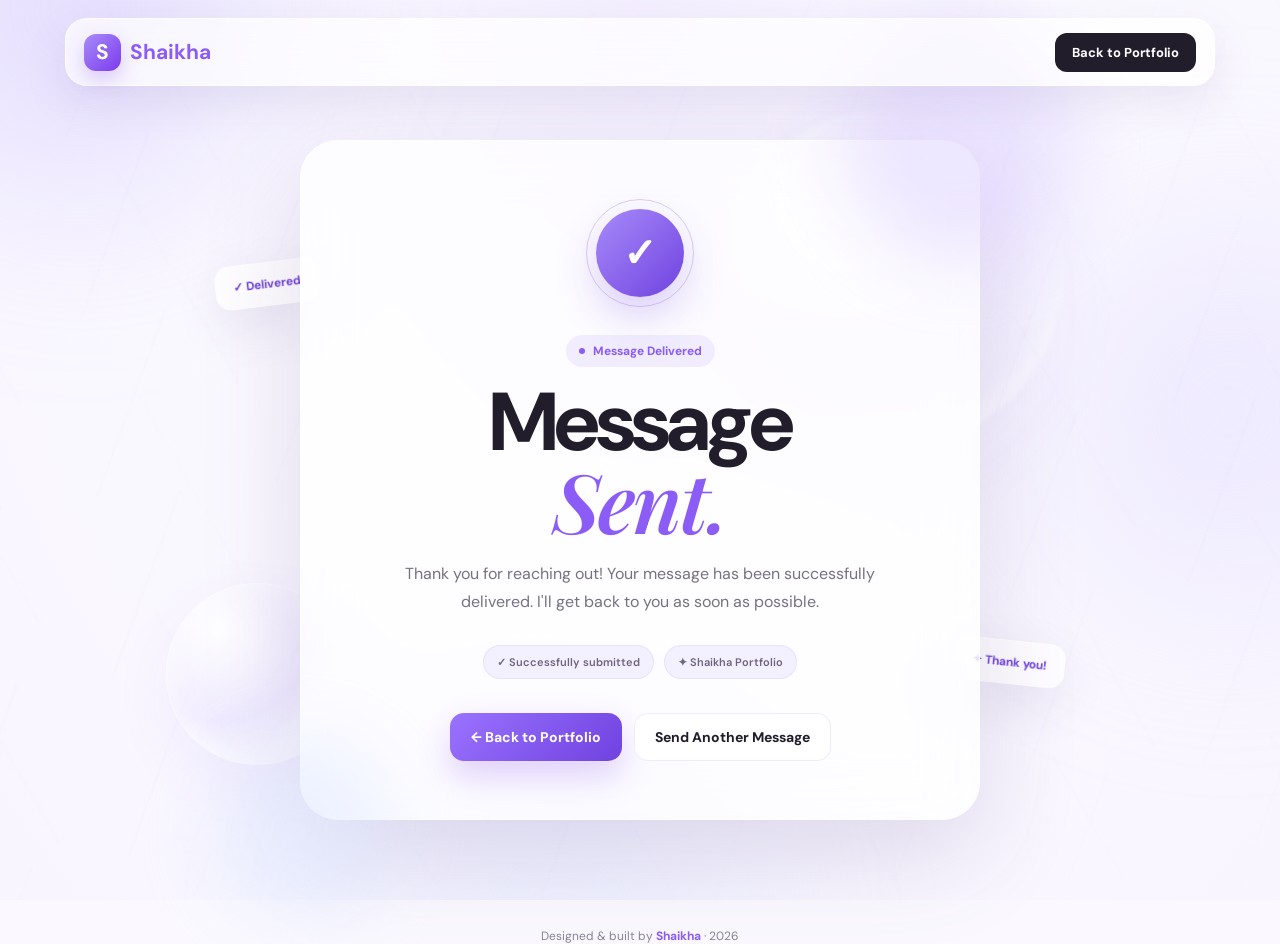
==== success.html @ 2fefc746 "Shaikha's Portfolio" ====
<!doctype html>
<html lang="en">
  <head>
    <meta charset="UTF-8" />
    <meta name="viewport" content="width=device-width, initial-scale=1.0" />

    <title>Message Sent | Shaikha</title>

    <link rel="preconnect" href="https://fonts.googleapis.com" />
    <link rel="preconnect" href="https://fonts.gstatic.com" crossorigin />

    <link
      href="https://fonts.googleapis.com/css2?family=DM+Sans:wght@400;500;600;700&family=Playfair+Display:ital,wght@0,600;0,700;1,600&display=swap"
      rel="stylesheet"
    />

    <style>
      /* =====================================================
         RESET
      ===================================================== */

      * {
        margin: 0;
        padding: 0;
        box-sizing: border-box;
      }

      html {
        scroll-behavior: smooth;
      }

      body {
        min-height: 100vh;

        font-family: "DM Sans", sans-serif;

        color: #211d2b;

        background: #fbf9ff;

        overflow-x: hidden;
      }

      a {
        text-decoration: none;
        color: inherit;
      }

      /* =====================================================
         VARIABLES
      ===================================================== */

      :root {
        --purple: #8b5cf6;
        --purple-dark: #7042df;
        --purple-light: #c4b5fd;

        --lavender: #f1edff;
        --lavender2: #e8ddff;

        --white: #ffffff;

        --text: #211d2b;
        --muted: #777182;

        --border: rgba(139, 92, 246, 0.13);
      }

      /* =====================================================
         PREMIUM BACKGROUND
      ===================================================== */

      .background {
        position: fixed;

        inset: 0;

        z-index: -10;

        overflow: hidden;

        background:
          radial-gradient(
            ellipse at 50% 0%,
            #f4efff 0%,
            #fbf9ff 45%,
            #f8f5ff 100%
          );
      }

      /* =====================================================
         GLOWS
      ===================================================== */

      .glow {
        position: absolute;

        border-radius: 50%;

        filter: blur(80px);

        pointer-events: none;
      }

      .glow1 {
        width: 520px;
        height: 520px;

        top: -250px;
        left: -180px;

        background: radial-gradient(
          circle,
          rgba(196, 181, 253, 0.52),
          rgba(196, 181, 253, 0.1) 60%,
          transparent 75%
        );

        animation: backgroundFloat1 12s ease-in-out infinite;
      }

      .glow2 {
        width: 500px;
        height: 500px;

        right: -200px;
        top: 18%;

        background: radial-gradient(
          circle,
          rgba(221, 214, 254, 0.55),
          rgba(221, 214, 254, 0.12) 60%,
          transparent 75%
        );

        animation: backgroundFloat2 15s ease-in-out infinite;
      }

      .glow3 {
        width: 480px;
        height: 480px;

        left: 25%;
        bottom: -260px;

        background: radial-gradient(
          circle,
          rgba(216, 227, 255, 0.48),
          rgba(216, 227, 255, 0.1) 60%,
          transparent 75%
        );

        animation: backgroundFloat3 17s ease-in-out infinite;
      }

      /* =====================================================
         LARGE GLASS BUBBLE
      ===================================================== */

      .background::before {
        content: "";

        position: absolute;

        width: 340px;
        height: 340px;

        right: 17%;
        top: 12%;

        border-radius: 50%;

        background: radial-gradient(
          circle at 35% 30%,
          rgba(255, 255, 255, 0.95),
          rgba(232, 221, 255, 0.32) 48%,
          rgba(196, 181, 253, 0.1) 70%,
          transparent 75%
        );

        filter: blur(2px);

        opacity: 0.8;

        box-shadow:
          inset 0 0 60px rgba(255, 255, 255, 0.8),
          0 30px 100px rgba(139, 92, 246, 0.06);

        animation: bubbleFloat 14s ease-in-out infinite;
      }

      /* =====================================================
         SMALL GLASS BUBBLE
      ===================================================== */

      .background::after {
        content: "";

        position: absolute;

        width: 180px;
        height: 180px;

        left: 13%;
        bottom: 15%;

        border-radius: 50%;

        background: radial-gradient(
          circle at 30% 25%,
          rgba(255, 255, 255, 0.9),
          rgba(216, 203, 255, 0.28) 50%,
          transparent 72%
        );

        border: 1px solid rgba(255, 255, 255, 0.65);

        box-shadow:
          inset 0 0 35px rgba(255, 255, 255, 0.8),
          0 20px 60px rgba(139, 92, 246, 0.07);

        filter: blur(0.5px);

        animation: bubbleFloat2 11s ease-in-out infinite;
      }

      /* =====================================================
         GRID
      ===================================================== */

      .grid-bg {
        position: absolute;

        inset: -10%;

        background-image:
          linear-gradient(
            115deg,
            transparent 0%,
            transparent 47%,
            rgba(139, 92, 246, 0.035) 48%,
            transparent 49%
          ),
          linear-gradient(
            65deg,
            transparent 0%,
            transparent 47%,
            rgba(139, 92, 246, 0.025) 48%,
            transparent 49%
          );

        background-size:
          180px 180px,
          220px 220px;

        opacity: 0.5;

        mask-image: linear-gradient(
          to bottom,
          transparent,
          black 20%,
          black 80%,
          transparent
        );

        transform: rotate(-5deg);
      }

      /* =====================================================
         ANIMATIONS
      ===================================================== */

      @keyframes backgroundFloat1 {
        0%,
        100% {
          transform: translate3d(0, 0, 0) scale(1);
        }

        50% {
          transform: translate3d(70px, 45px, 0) scale(1.08);
        }
      }

      @keyframes backgroundFloat2 {
        0%,
        100% {
          transform: translate3d(0, 0, 0) scale(1);
        }

        50% {
          transform: translate3d(-55px, 50px, 0) scale(1.1);
        }
      }

      @keyframes backgroundFloat3 {
        0%,
        100% {
          transform: translate3d(0, 0, 0) scale(1);
        }

        50% {
          transform: translate3d(35px, -45px, 0) scale(1.08);
        }
      }

      @keyframes bubbleFloat {
        0%,
        100% {
          transform: translate(0, 0);
        }

        50% {
          transform: translate(-35px, 30px);
        }
      }

      @keyframes bubbleFloat2 {
        0%,
        100% {
          transform: translate(0, 0);
        }

        50% {
          transform: translate(30px, -25px);
        }
      }

      @keyframes cardFloat {
        0%,
        100% {
          transform: translateY(0);
        }

        50% {
          transform: translateY(-7px);
        }
      }

      @keyframes checkPop {
        0% {
          transform: scale(0.5);
          opacity: 0;
        }

        70% {
          transform: scale(1.08);
        }

        100% {
          transform: scale(1);
          opacity: 1;
        }
      }

      @keyframes ringPulse {
        0% {
          transform: scale(0.9);
          opacity: 0.7;
        }

        100% {
          transform: scale(1.25);
          opacity: 0;
        }
      }

      /* =====================================================
         NAVBAR
      ===================================================== */

      header {
        position: fixed;

        top: 18px;
        left: 0;

        width: 100%;

        z-index: 999;
      }

      .navbar {
        width: min(1150px, 92%);

        height: 68px;

        margin: auto;

        padding: 0 18px;

        display: flex;

        align-items: center;

        justify-content: space-between;

        border: 1px solid rgba(255, 255, 255, 0.8);

        background: rgba(255, 255, 255, 0.68);

        backdrop-filter: blur(20px);

        border-radius: 22px;

        box-shadow:
          0 15px 45px rgba(80, 60, 130, 0.1);
      }

      .logo {
        display: flex;

        align-items: center;

        gap: 9px;

        font-size: 21px;

        font-weight: 700;
      }

      .logo-circle {
        width: 37px;
        height: 37px;

        display: grid;

        place-items: center;

        color: white;

        background:
          linear-gradient(
            135deg,
            #a78bfa,
            #7c3aed
          );

        border-radius: 12px;

        box-shadow:
          0 8px 20px rgba(124, 58, 237, 0.25);
      }

      .logo span {
        color: var(--purple);
      }

      .back-link {
        padding: 11px 17px;

        color: white;

        background: #211d2b;

        border-radius: 12px;

        font-size: 13px;

        font-weight: 700;

        transition: 0.3s;
      }

      .back-link:hover {
        background: var(--purple);

        transform: translateY(-2px);
      }

      /* =====================================================
         MAIN
      ===================================================== */

      .success-page {
        min-height: 100vh;

        display: flex;

        align-items: center;

        justify-content: center;

        padding: 130px 20px 70px;
      }

      .success-wrapper {
        width: min(850px, 100%);

        position: relative;

        display: flex;

        justify-content: center;

        align-items: center;
      }

      /* Decorative floating cards */

      .mini-card {
        position: absolute;

        padding: 13px 17px;

        border-radius: 15px;

        background: rgba(255, 255, 255, 0.72);

        border: 1px solid rgba(255, 255, 255, 0.9);

        backdrop-filter: blur(15px);

        box-shadow:
          0 18px 50px rgba(80, 55, 130, 0.1);

        font-size: 12px;

        font-weight: 700;

        color: #7042df;
      }

      .mini-one {
        left: 0;

        top: 18%;

        transform: rotate(-7deg);

        animation: cardFloat 5s ease-in-out infinite;
      }

      .mini-two {
        right: 0;

        bottom: 20%;

        transform: rotate(6deg);

        animation: cardFloat 6s ease-in-out infinite 0.7s;
      }

      /* =====================================================
         SUCCESS CARD
      ===================================================== */

      .success-card {
        width: min(680px, 100%);

        padding: 58px 55px;

        text-align: center;

        position: relative;

        background: rgba(255, 255, 255, 0.68);

        border: 1px solid rgba(255, 255, 255, 0.9);

        border-radius: 38px;

        backdrop-filter: blur(25px);

        box-shadow:
          0 35px 100px rgba(78, 55, 130, 0.16);

        animation: cardFloat 6s ease-in-out infinite;
      }

      .success-card::before {
        content: "";

        position: absolute;

        width: 240px;
        height: 240px;

        top: -120px;
        right: -100px;

        border-radius: 50%;

        background: #ddd1ff;

        filter: blur(35px);

        opacity: 0.5;

        pointer-events: none;
      }

      .success-card::after {
        content: "";

        position: absolute;

        width: 180px;
        height: 180px;

        bottom: -100px;
        left: -90px;

        border-radius: 50%;

        background: #d9e5ff;

        filter: blur(35px);

        opacity: 0.45;

        pointer-events: none;
      }

      .card-content {
        position: relative;

        z-index: 2;
      }

      /* =====================================================
         CHECK ICON
      ===================================================== */

      .check-wrapper {
        width: 108px;
        height: 108px;

        margin: 0 auto 28px;

        position: relative;

        display: grid;

        place-items: center;
      }

      .check-wrapper::before {
        content: "";

        position: absolute;

        inset: 0;

        border-radius: 50%;

        border: 1px solid rgba(139, 92, 246, 0.3);

        animation: ringPulse 2s ease-out infinite;
      }

      .check-circle {
        width: 88px;
        height: 88px;

        display: grid;

        place-items: center;

        border-radius: 50%;

        color: white;

        font-size: 40px;

        font-weight: 600;

        background:
          linear-gradient(
            135deg,
            #a78bfa,
            #7042df
          );

        box-shadow:
          0 18px 40px rgba(112, 66, 223, 0.25);

        animation: checkPop 0.7s ease forwards;
      }

      /* =====================================================
         TEXT
      ===================================================== */

      .eyebrow {
        display: inline-flex;

        align-items: center;

        gap: 8px;

        padding: 8px 13px;

        margin-bottom: 17px;

        border-radius: 50px;

        background: var(--lavender);

        color: var(--purple);

        font-size: 12px;

        font-weight: 700;
      }

      .eyebrow::before {
        content: "";

        width: 6px;
        height: 6px;

        border-radius: 50%;

        background: var(--purple);
      }

      .success-card h1 {
        font-size: clamp(52px, 8vw, 82px);

        line-height: 0.95;

        letter-spacing: -4px;

        margin-bottom: 20px;

        color: #211d2b;
      }

      .success-card h1 span {
        display: block;

        color: var(--purple);

        font-family: "Playfair Display", serif;

        font-style: italic;

        font-weight: 600;

        letter-spacing: -2px;
      }

      .success-message {
        max-width: 500px;

        margin: 0 auto;

        color: var(--muted);

        font-size: 16px;

        line-height: 1.8;
      }

      /* =====================================================
         INFO
      ===================================================== */

      .success-info {
        display: flex;

        justify-content: center;

        flex-wrap: wrap;

        gap: 10px;

        margin-top: 28px;
      }

      .info-pill {
        padding: 9px 13px;

        border-radius: 50px;

        background: rgba(241, 237, 255, 0.8);

        border: 1px solid rgba(139, 92, 246, 0.1);

        color: #6f6480;

        font-size: 11px;

        font-weight: 600;
      }

      /* =====================================================
         BUTTONS
      ===================================================== */

      .success-buttons {
        display: flex;

        justify-content: center;

        gap: 12px;

        flex-wrap: wrap;

        margin-top: 34px;
      }

      .primary-btn {
        display: inline-flex;

        align-items: center;

        justify-content: center;

        gap: 9px;

        padding: 14px 21px;

        color: white;

        background:
          linear-gradient(
            135deg,
            #9a72ff,
            #7042df
          );

        border-radius: 14px;

        font-size: 14px;

        font-weight: 700;

        box-shadow:
          0 15px 35px rgba(124, 58, 237, 0.23);

        transition: 0.3s;
      }

      .primary-btn:hover {
        transform: translateY(-4px);

        box-shadow:
          0 20px 45px rgba(124, 58, 237, 0.3);
      }

      .secondary-btn {
        display: inline-flex;

        align-items: center;

        justify-content: center;

        padding: 14px 20px;

        background: white;

        border: 1px solid var(--border);

        border-radius: 14px;

        font-size: 14px;

        font-weight: 700;

        transition: 0.3s;
      }

      .secondary-btn:hover {
        transform: translateY(-4px);

        border-color: #c8b7f7;

        box-shadow:
          0 15px 35px rgba(80, 55, 130, 0.08);
      }

      /* =====================================================
         FOOTER
      ===================================================== */

      .footer {
        text-align: center;

        color: #8a8394;

        font-size: 12px;

        padding-top: 28px;
      }

      .footer strong {
        color: var(--purple);
      }

      /* =====================================================
         RESPONSIVE
      ===================================================== */

      @media (max-width: 700px) {

        header {
          top: 12px;
        }

        .navbar {
          height: 62px;

          border-radius: 18px;
        }

        .back-link {
          padding: 10px 13px;

          font-size: 12px;
        }

        .success-page {
          padding-top: 105px;

          padding-left: 15px;
          padding-right: 15px;
        }

        .success-card {
          padding: 45px 25px;

          border-radius: 30px;
        }

        .success-card h1 {
          font-size: 53px;

          letter-spacing: -3px;
        }

        .success-message {
          font-size: 14px;

          line-height: 1.7;
        }

        .mini-card {
          display: none;
        }

        .check-wrapper {
          width: 94px;
          height: 94px;
        }

        .check-circle {
          width: 78px;
          height: 78px;

          font-size: 34px;
        }

        .success-buttons {
          flex-direction: column;
        }

        .primary-btn,
        .secondary-btn {
          width: 100%;
        }
      }

      @media (max-width: 420px) {

        .logo {
          font-size: 18px;
        }

        .logo-circle {
          width: 34px;
          height: 34px;
        }

        .success-card {
          padding: 38px 20px;
        }

        .success-card h1 {
          font-size: 46px;
        }

        .success-message {
          font-size: 13px;
        }
      }
    </style>
  </head>

  <body>

    <!-- =====================================================
         BACKGROUND
    ===================================================== -->

    <div class="background">

      <div class="glow glow1"></div>

      <div class="glow glow2"></div>

      <div class="glow glow3"></div>

      <div class="grid-bg"></div>

    </div>


    <!-- =====================================================
         NAVBAR
    ===================================================== -->

    <header>

      <nav class="navbar">

        <a href="index.html" class="logo">

          <div class="logo-circle">
            S
          </div>

          <span>
            Shaikha
          </span>

        </a>

        <a href="index.html" class="back-link">
          Back to Portfolio
        </a>

      </nav>

    </header>


    <!-- =====================================================
         SUCCESS PAGE
    ===================================================== -->

    <main class="success-page">

      <div class="success-wrapper">

        <!-- FLOATING DECORATION -->

        <div class="mini-card mini-one">
          ✓ Delivered
        </div>

        <div class="mini-card mini-two">
          ✦ Thank you!
        </div>


        <!-- SUCCESS CARD -->

        <div class="success-card">

          <div class="card-content">

            <!-- CHECK -->

            <div class="check-wrapper">

              <div class="check-circle">
                ✓
              </div>

            </div>


            <!-- LABEL -->

            <div class="eyebrow">
              Message Delivered
            </div>


            <!-- TITLE -->

            <h1>
              Message
              <span>Sent.</span>
            </h1>


            <!-- MESSAGE -->

            <p class="success-message">
              Thank you for reaching out! Your message has been
              successfully delivered. I'll get back to you as soon
              as possible.
            </p>


            <!-- INFO -->

            <div class="success-info">

              <div class="info-pill">
                ✓ Successfully submitted
              </div>

              <div class="info-pill">
                ✦ Shaikha Portfolio
              </div>

            </div>


            <!-- BUTTONS -->

            <div class="success-buttons">

              <a
                href="index.html"
                class="primary-btn"
              >
                ← Back to Portfolio
              </a>

              <a
                href="index.html#contact"
                class="secondary-btn"
              >
                Send Another Message
              </a>

            </div>

          </div>

        </div>

      </div>

    </main>


    <!-- =====================================================
         FOOTER
    ===================================================== -->

    <div class="footer">

      Designed & built by
      <strong>Shaikha</strong>
      · 2026

    </div>

  </body>
</html>
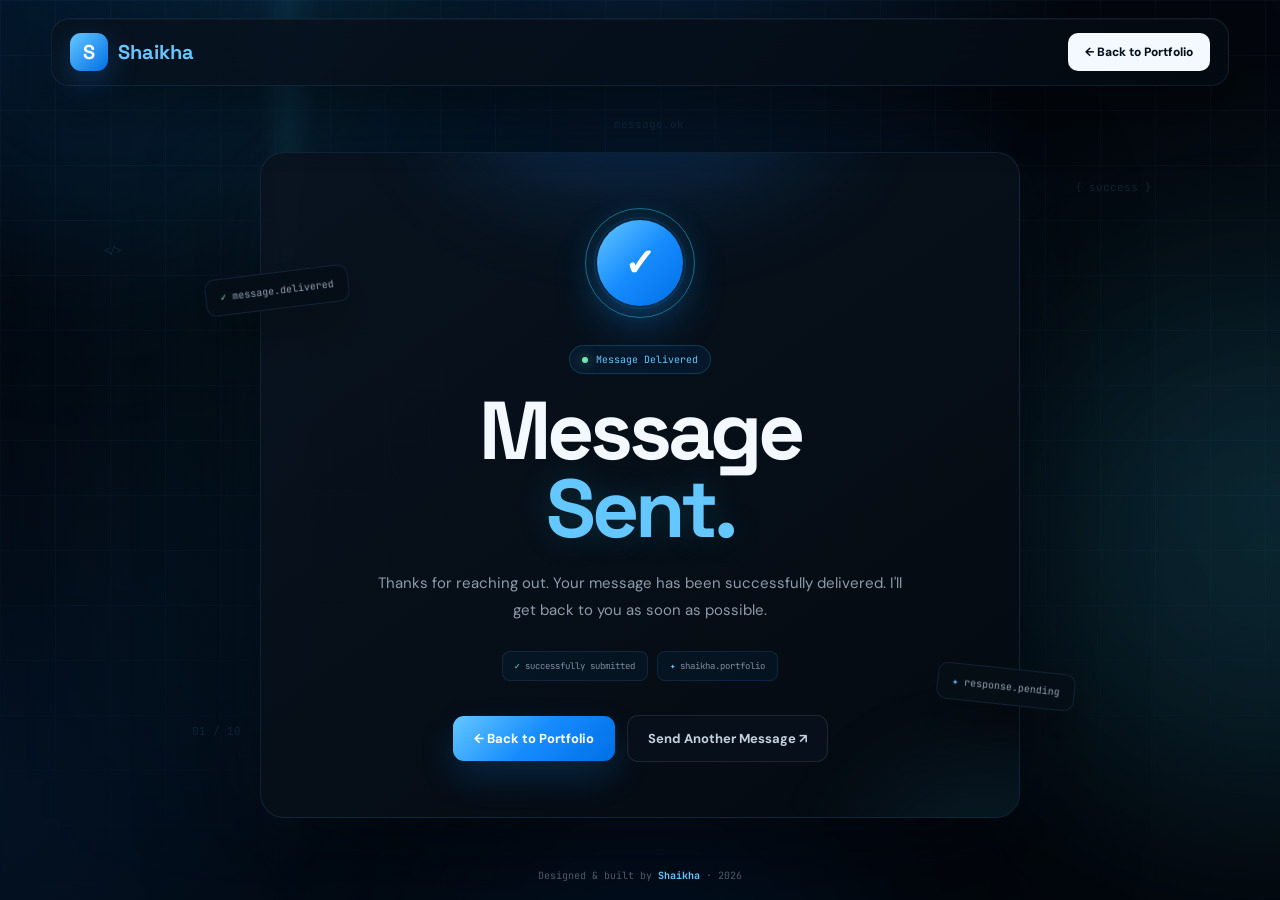
==== commit 007fcfc8: "Initial portfolio upload" ====
--- a/success.html
+++ b/success.html
@@ -1,1155 +1,1363 @@
 <!doctype html>
 <html lang="en">
-  <head>
-    <meta charset="UTF-8" />
-    <meta name="viewport" content="width=device-width, initial-scale=1.0" />
-
-    <title>Message Sent | Shaikha</title>
-
-    <link rel="preconnect" href="https://fonts.googleapis.com" />
-    <link rel="preconnect" href="https://fonts.gstatic.com" crossorigin />
-
-    <link
-      href="https://fonts.googleapis.com/css2?family=DM+Sans:wght@400;500;600;700&family=Playfair+Display:ital,wght@0,600;0,700;1,600&display=swap"
-      rel="stylesheet"
-    />
-
-    <style>
-      /* =====================================================
-         RESET
-      ===================================================== */
-
-      * {
-        margin: 0;
-        padding: 0;
-        box-sizing: border-box;
-      }
-
-      html {
-        scroll-behavior: smooth;
-      }
+<head>
+  <meta charset="UTF-8" />
+  <meta name="viewport" content="width=device-width, initial-scale=1.0" />
+
+  <title>Message Sent | Shaikha</title>
+
+  <link rel="preconnect" href="https://fonts.googleapis.com" />
+  <link rel="preconnect" href="https://fonts.gstatic.com" crossorigin />
+
+  <link
+    href="https://fonts.googleapis.com/css2?family=DM+Sans:wght@400;500;600;700&family=JetBrains+Mono:wght@400;500;600;700&family=Space+Grotesk:wght@400;500;600;700&display=swap"
+    rel="stylesheet"
+  />
+
+  <style>
+    * {
+      margin: 0;
+      padding: 0;
+      box-sizing: border-box;
+    }
+
+    :root {
+      --bg: #03070d;
+      --bg2: #07111d;
+      --card: #08121e;
+
+      --blue: #168cff;
+      --blue2: #006fe6;
+      --blue3: #65c7ff;
+      --cyan: #32d8ff;
+
+      --white: #f3f9ff;
+      --muted: #8d9bab;
+      --muted2: #566474;
+
+      --border: rgba(44, 166, 255, 0.18);
+
+      --green: #72e6ae;
+
+      --shadow:
+        0 30px 100px rgba(0, 0, 0, 0.65);
+    }
+
+    html {
+      scroll-behavior: smooth;
+    }
+
+    body {
+      min-height: 100vh;
+      font-family: "DM Sans", sans-serif;
+      color: var(--white);
+      background: var(--bg);
+      overflow: hidden;
+    }
+
+    a {
+      text-decoration: none;
+      color: inherit;
+    }
+
+    /* =========================================
+       BACKGROUND
+    ========================================= */
+
+    .background {
+      position: fixed;
+      inset: 0;
+      z-index: -10;
+      overflow: hidden;
+
+      background:
+        radial-gradient(
+          circle at 50% -10%,
+          rgba(22, 140, 255, 0.18),
+          transparent 38%
+        ),
+        radial-gradient(
+          circle at 100% 55%,
+          rgba(50, 216, 255, 0.08),
+          transparent 32%
+        ),
+        radial-gradient(
+          circle at 0% 90%,
+          rgba(0, 111, 230, 0.1),
+          transparent 35%
+        ),
+        #03070d;
+    }
+
+    /* futuristic grid */
+
+    .background-grid {
+      position: absolute;
+      inset: 0;
+
+      background-image:
+        linear-gradient(
+          rgba(77, 163, 255, 0.045) 1px,
+          transparent 1px
+        ),
+        linear-gradient(
+          90deg,
+          rgba(77, 163, 255, 0.045) 1px,
+          transparent 1px
+        );
+
+      background-size: 55px 55px;
+
+      mask-image: linear-gradient(
+        to bottom,
+        black,
+        rgba(0, 0, 0, 0.65) 65%,
+        transparent
+      );
+    }
+
+    .background-grid::after {
+      content: "";
+      position: absolute;
+      inset: 0;
+
+      background:
+        linear-gradient(
+          90deg,
+          transparent 0%,
+          rgba(50, 216, 255, 0.06) 45%,
+          rgba(50, 216, 255, 0.13) 50%,
+          rgba(50, 216, 255, 0.06) 55%,
+          transparent 100%
+        );
+
+      width: 45%;
+      animation: scan 8s linear infinite;
+    }
+
+    @keyframes scan {
+      0% {
+        transform: translateX(-130%);
+      }
+
+      100% {
+        transform: translateX(300%);
+      }
+    }
+
+    /* center futuristic circle */
+
+    .holo-ring {
+      position: absolute;
+
+      width: 480px;
+      height: 480px;
+
+      left: 50%;
+      top: 45%;
+
+      transform:
+        translate(-50%, -50%)
+        perspective(700px)
+        rotateX(62deg);
+
+      border-radius: 50%;
+
+      border: 1px solid rgba(50, 216, 255, 0.08);
+
+      box-shadow:
+        0 0 70px rgba(22, 140, 255, 0.06),
+        inset 0 0 70px rgba(22, 140, 255, 0.04);
+
+      animation: ringFloat 9s ease-in-out infinite;
+    }
+
+    .holo-ring::before {
+      content: "";
+
+      position: absolute;
+      inset: 35px;
+
+      border-radius: 50%;
+
+      border: 1px solid rgba(22, 140, 255, 0.09);
+    }
+
+    .holo-ring::after {
+      content: "";
+
+      position: absolute;
+      inset: 90px;
+
+      border-radius: 50%;
+
+      border: 1px dashed rgba(50, 216, 255, 0.08);
+
+      animation: ringRotate 15s linear infinite;
+    }
+
+    @keyframes ringFloat {
+      50% {
+        transform:
+          translate(-50%, -52%)
+          perspective(700px)
+          rotateX(62deg)
+        scale(1.04);
+      }
+    }
+
+    @keyframes ringRotate {
+      to {
+        transform: rotate(360deg);
+      }
+    }
+
+    /* glow orbs */
+
+    .glow {
+      position: absolute;
+      border-radius: 50%;
+      filter: blur(100px);
+      pointer-events: none;
+    }
+
+    .glow-one {
+      width: 520px;
+      height: 520px;
+
+      background: rgba(22, 140, 255, 0.13);
+
+      top: -280px;
+      left: -180px;
+
+      animation: glowFloat 12s ease-in-out infinite;
+    }
+
+    .glow-two {
+      width: 470px;
+      height: 470px;
+
+      background: rgba(50, 216, 255, 0.08);
+
+      right: -220px;
+      top: 35%;
+
+      animation: glowFloat2 15s ease-in-out infinite;
+    }
+
+    .glow-three {
+      width: 400px;
+      height: 400px;
+
+      background: rgba(0, 111, 230, 0.1);
+
+      left: 35%;
+      bottom: -260px;
+    }
+
+    @keyframes glowFloat {
+      50% {
+        transform:
+          translate(80px, 60px)
+          scale(1.1);
+      }
+    }
+
+    @keyframes glowFloat2 {
+      50% {
+        transform:
+          translate(-60px, 50px)
+          scale(1.08);
+      }
+    }
+
+    /* =========================================
+       FLOATING CODE
+    ========================================= */
+
+    .code-particle {
+      position: absolute;
+
+      color: rgba(101, 199, 255, 0.13);
+
+      font-family: "JetBrains Mono", monospace;
+      font-size: 11px;
+
+      pointer-events: none;
+
+      animation:
+        particleFloat
+        9s
+        ease-in-out
+        infinite;
+    }
+
+    .p1 {
+      left: 8%;
+      top: 27%;
+    }
+
+    .p2 {
+      right: 10%;
+      top: 20%;
+      animation-delay: 2s;
+    }
+
+    .p3 {
+      left: 15%;
+      bottom: 18%;
+      animation-delay: 4s;
+    }
+
+    .p4 {
+      right: 17%;
+      bottom: 22%;
+      animation-delay: 1s;
+    }
+
+    .p5 {
+      left: 48%;
+      top: 13%;
+      animation-delay: 3s;
+    }
+
+    @keyframes particleFloat {
+      50% {
+        transform: translateY(-18px);
+        opacity: 0.8;
+      }
+    }
+
+    /* =========================================
+       NAVBAR
+    ========================================= */
+
+    header {
+      position: fixed;
+
+      top: 18px;
+      left: 0;
+
+      width: 100%;
+
+      z-index: 100;
+    }
+
+    .navbar {
+      width: min(1180px, 92%);
+      height: 68px;
+
+      margin: auto;
+      padding: 0 18px;
+
+      display: flex;
+      align-items: center;
+      justify-content: space-between;
+
+      background:
+        linear-gradient(
+          135deg,
+          rgba(8, 18, 30, 0.88),
+          rgba(4, 10, 18, 0.82)
+        );
+
+      border: 1px solid rgba(77, 163, 255, 0.13);
+
+      border-radius: 18px;
+
+      backdrop-filter: blur(20px);
+
+      box-shadow:
+        0 20px 60px rgba(0, 0, 0, 0.45),
+        inset 0 1px rgba(255, 255, 255, 0.04);
+    }
+
+    .logo {
+      display: flex;
+      align-items: center;
+
+      gap: 10px;
+
+      font-size: 20px;
+      font-weight: 700;
+
+      font-family: "Space Grotesk", sans-serif;
+    }
+
+    .logo-box {
+      width: 38px;
+      height: 38px;
+
+      display: grid;
+      place-items: center;
+
+      border-radius: 11px;
+
+      color: white;
+
+      background:
+        linear-gradient(
+          135deg,
+          var(--blue3),
+          var(--blue2)
+        );
+
+      box-shadow:
+        0 10px 30px rgba(22, 140, 255, 0.28);
+    }
+
+    .logo span {
+      color: var(--blue3);
+    }
+
+    .back-btn {
+      display: inline-flex;
+      align-items: center;
+      justify-content: center;
+
+      padding: 11px 17px;
+
+      color: #06101b;
+
+      background: var(--white);
+
+      border-radius: 10px;
+
+      font-size: 12px;
+      font-weight: 800;
+
+      transition: 0.3s;
+    }
+
+    .back-btn:hover {
+      background: var(--blue3);
+
+      color: #03101c;
+
+      transform: translateY(-2px);
+
+      box-shadow:
+        0 10px 30px rgba(50, 216, 255, 0.2);
+    }
+
+    /* =========================================
+       MAIN
+    ========================================= */
+
+    .success-page {
+      min-height: 100vh;
+
+      display: flex;
+      align-items: center;
+      justify-content: center;
+
+      padding: 110px 20px 40px;
+    }
+
+    .success-wrapper {
+      width: min(760px, 100%);
+
+      position: relative;
+    }
+
+    /* =========================================
+       SUCCESS CARD
+    ========================================= */
+
+    .success-card {
+      position: relative;
+
+      width: 100%;
+
+      padding: 55px 50px;
+
+      text-align: center;
+
+      background:
+        linear-gradient(
+          145deg,
+          rgba(9, 20, 32, 0.97),
+          rgba(4, 10, 17, 0.97)
+        );
+
+      border:
+        1px solid
+        rgba(77, 163, 255, 0.14);
+
+      border-radius: 24px;
+
+      box-shadow:
+        0 40px 110px rgba(0, 0, 0, 0.6),
+        0 0 90px rgba(22, 140, 255, 0.07);
+
+      overflow: hidden;
+
+      animation:
+        cardIn
+        0.8s
+        ease
+        forwards;
+    }
+
+    /* top blue light */
+
+    .success-card::before {
+      content: "";
+
+      position: absolute;
+
+      width: 380px;
+      height: 180px;
+
+      top: -140px;
+      left: 50%;
+
+      transform: translateX(-50%);
+
+      border-radius: 50%;
+
+      background:
+        rgba(22, 140, 255, 0.18);
+
+      filter: blur(50px);
+
+      pointer-events: none;
+    }
+
+    /* bottom cyan light */
+
+    .success-card::after {
+      content: "";
+
+      position: absolute;
+
+      width: 260px;
+      height: 200px;
+
+      bottom: -150px;
+      right: -100px;
+
+      border-radius: 50%;
+
+      background:
+        rgba(50, 216, 255, 0.08);
+
+      filter: blur(50px);
+
+      pointer-events: none;
+    }
+
+    @keyframes cardIn {
+      from {
+        opacity: 0;
+
+        transform:
+          translateY(25px)
+          scale(0.97);
+      }
+
+      to {
+        opacity: 1;
+
+        transform:
+          translateY(0)
+          scale(1);
+      }
+    }
+
+    .card-content {
+      position: relative;
+
+      z-index: 2;
+    }
+
+    /* =========================================
+       CHECK
+    ========================================= */
+
+    .check-wrapper {
+      width: 110px;
+      height: 110px;
+
+      margin:
+        0
+        auto
+        27px;
+
+      position: relative;
+
+      display: grid;
+      place-items: center;
+    }
+
+    .check-wrapper::before {
+      content: "";
+
+      position: absolute;
+      inset: 0;
+
+      border-radius: 50%;
+
+      border:
+        1px solid
+        rgba(50, 216, 255, 0.45);
+
+      animation:
+        ringPulse
+        2s
+        ease-out
+        infinite;
+    }
+
+    .check-wrapper::after {
+      content: "";
+
+      position: absolute;
+
+      inset: 9px;
+
+      border-radius: 50%;
+
+      border:
+        1px solid
+        rgba(22, 140, 255, 0.2);
+    }
+
+    .check-circle {
+      width: 86px;
+      height: 86px;
+
+      display: grid;
+      place-items: center;
+
+      border-radius: 50%;
+
+      color: white;
+
+      font-size: 38px;
+      font-weight: 600;
+
+      background:
+        linear-gradient(
+          135deg,
+          #65c7ff,
+          #168cff,
+          #006fe6
+        );
+
+      box-shadow:
+        0 18px 45px rgba(22, 140, 255, 0.32),
+        0 0 40px rgba(50, 216, 255, 0.12);
+
+      animation:
+        checkPop
+        0.7s
+        ease
+        forwards;
+    }
+
+    @keyframes checkPop {
+      0% {
+        transform: scale(0.5);
+        opacity: 0;
+      }
+
+      70% {
+        transform: scale(1.08);
+      }
+
+      100% {
+        transform: scale(1);
+        opacity: 1;
+      }
+    }
+
+    @keyframes ringPulse {
+      0% {
+        transform: scale(0.9);
+        opacity: 0.8;
+      }
+
+      100% {
+        transform: scale(1.35);
+        opacity: 0;
+      }
+    }
+
+    /* =========================================
+       LABEL
+    ========================================= */
+
+    .eyebrow {
+      display: inline-flex;
+      align-items: center;
+
+      gap: 8px;
+
+      padding: 7px 12px;
+
+      color: var(--blue3);
+
+      border:
+        1px solid
+        rgba(50, 216, 255, 0.18);
+
+      background:
+        rgba(22, 140, 255, 0.07);
+
+      border-radius: 50px;
+
+      font-family:
+        "JetBrains Mono",
+        monospace;
+
+      font-size: 10px;
+
+      margin-bottom: 18px;
+
+      box-shadow:
+        inset 0 0 20px rgba(22, 140, 255, 0.03);
+    }
+
+    .eyebrow::before {
+      content: "";
+
+      width: 6px;
+      height: 6px;
+
+      border-radius: 50%;
+
+      background: var(--green);
+
+      box-shadow:
+        0 0 12px
+        rgba(121, 226, 167, 0.7);
+    }
+
+    /* =========================================
+       TEXT
+    ========================================= */
+
+    .success-card h1 {
+      font-family:
+        "Space Grotesk",
+        sans-serif;
+
+      font-size:
+        clamp(55px, 8vw, 82px);
+
+      line-height: 0.95;
+
+      letter-spacing: -4px;
+
+      margin-bottom: 22px;
+    }
+
+    .success-card h1 span {
+      display: block;
+
+      color: var(--blue3);
+
+      text-shadow:
+        0 0 35px
+        rgba(50, 216, 255, 0.18);
+    }
+
+    .success-message {
+      max-width: 530px;
+
+      margin: 0 auto;
+
+      color: var(--muted);
+
+      font-size: 15px;
+
+      line-height: 1.8;
+    }
+
+    /* =========================================
+       STATUS
+    ========================================= */
+
+    .success-info {
+      display: flex;
+
+      align-items: center;
+      justify-content: center;
+
+      flex-wrap: wrap;
+
+      gap: 9px;
+
+      margin-top: 27px;
+    }
+
+    .info-pill {
+      padding: 8px 12px;
+
+      border-radius: 8px;
+
+      background:
+        rgba(22, 140, 255, 0.055);
+
+      border:
+        1px solid
+        rgba(77, 163, 255, 0.13);
+
+      color: #7e8b9b;
+
+      font-family:
+        "JetBrains Mono",
+        monospace;
+
+      font-size: 9px;
+    }
+
+    .info-pill strong {
+      color: var(--green);
+
+      font-weight: 500;
+    }
+
+    .info-pill span {
+      color: var(--blue3);
+    }
+
+    /* =========================================
+       BUTTONS
+    ========================================= */
+
+    .success-buttons {
+      display: flex;
+
+      align-items: center;
+      justify-content: center;
+
+      gap: 12px;
+
+      flex-wrap: wrap;
+
+      margin-top: 34px;
+    }
+
+    .primary-btn {
+      display: inline-flex;
+
+      align-items: center;
+      justify-content: center;
+
+      gap: 9px;
+
+      padding: 14px 21px;
+
+      color: white;
+
+      background:
+        linear-gradient(
+          135deg,
+          #65c7ff,
+          #168cff,
+          #006fe6
+        );
+
+      border-radius: 11px;
+
+      font-size: 13px;
+      font-weight: 700;
+
+      box-shadow:
+        0 15px 35px
+        rgba(22, 140, 255, 0.2);
+
+      transition: 0.3s;
+    }
+
+    .primary-btn:hover {
+      transform: translateY(-4px);
+
+      box-shadow:
+        0 20px 45px
+        rgba(22, 140, 255, 0.38);
+    }
+
+    .secondary-btn {
+      display: inline-flex;
+
+      align-items: center;
+      justify-content: center;
+
+      padding: 14px 20px;
+
+      color: #c4d0dd;
+
+      background: #07101a;
+
+      border:
+        1px solid
+        rgba(255, 255, 255, 0.09);
+
+      border-radius: 11px;
+
+      font-size: 13px;
+      font-weight: 700;
+
+      transition: 0.3s;
+    }
+
+    .secondary-btn:hover {
+      border-color:
+        rgba(50, 216, 255, 0.35);
+
+      transform: translateY(-4px);
+
+      color: white;
+
+      box-shadow:
+        0 10px 30px
+        rgba(22, 140, 255, 0.08);
+    }
+
+    /* =========================================
+       FLOATING CODE CARDS
+    ========================================= */
+
+    .floating-card {
+      position: absolute;
+
+      padding: 11px 14px;
+
+      color: #91a0b0;
+
+      background:
+        rgba(5, 13, 22, 0.9);
+
+      border:
+        1px solid
+        rgba(77, 163, 255, 0.15);
+
+      border-radius: 10px;
+
+      font-family:
+        "JetBrains Mono",
+        monospace;
+
+      font-size: 10px;
+
+      box-shadow:
+        0 20px 50px
+        rgba(0, 0, 0, 0.4);
+
+      backdrop-filter: blur(15px);
+
+      z-index: 5;
+    }
+
+    .floating-one {
+      left: -55px;
+      top: 18%;
+
+      transform: rotate(-7deg);
+
+      animation:
+        floatOne
+        5s
+        ease-in-out
+        infinite;
+    }
+
+    .floating-two {
+      right: -55px;
+      bottom: 17%;
+
+      transform: rotate(6deg);
+
+      animation:
+        floatTwo
+        6s
+        ease-in-out
+        infinite;
+    }
+
+    .floating-card .green {
+      color: var(--green);
+    }
+
+    .floating-card .blue {
+      color: var(--blue3);
+    }
+
+    @keyframes floatOne {
+      50% {
+        transform:
+          translateY(-10px)
+          rotate(-7deg);
+      }
+    }
+
+    @keyframes floatTwo {
+      50% {
+        transform:
+          translateY(-12px)
+          rotate(6deg);
+      }
+    }
+
+    /* =========================================
+       FOOTER
+    ========================================= */
+
+    .footer {
+      position: fixed;
+
+      bottom: 18px;
+      left: 0;
+
+      width: 100%;
+
+      text-align: center;
+
+      color: #4e5b69;
+
+      font-family:
+        "JetBrains Mono",
+        monospace;
+
+      font-size: 10px;
+    }
+
+    .footer strong {
+      color: var(--blue3);
+    }
+
+    /* =========================================
+       RESPONSIVE
+    ========================================= */
+
+    @media (max-width: 700px) {
 
       body {
-        min-height: 100vh;
-
-        font-family: "DM Sans", sans-serif;
-
-        color: #211d2b;
-
-        background: #fbf9ff;
-
-        overflow-x: hidden;
-      }
-
-      a {
-        text-decoration: none;
-        color: inherit;
-      }
-
-      /* =====================================================
-         VARIABLES
-      ===================================================== */
-
-      :root {
-        --purple: #8b5cf6;
-        --purple-dark: #7042df;
-        --purple-light: #c4b5fd;
-
-        --lavender: #f1edff;
-        --lavender2: #e8ddff;
-
-        --white: #ffffff;
-
-        --text: #211d2b;
-        --muted: #777182;
-
-        --border: rgba(139, 92, 246, 0.13);
-      }
-
-      /* =====================================================
-         PREMIUM BACKGROUND
-      ===================================================== */
-
-      .background {
-        position: fixed;
-
-        inset: 0;
-
-        z-index: -10;
-
-        overflow: hidden;
-
-        background:
-          radial-gradient(
-            ellipse at 50% 0%,
-            #f4efff 0%,
-            #fbf9ff 45%,
-            #f8f5ff 100%
-          );
-      }
-
-      /* =====================================================
-         GLOWS
-      ===================================================== */
-
-      .glow {
-        position: absolute;
-
-        border-radius: 50%;
-
-        filter: blur(80px);
-
-        pointer-events: none;
-      }
-
-      .glow1 {
-        width: 520px;
-        height: 520px;
-
-        top: -250px;
-        left: -180px;
-
-        background: radial-gradient(
-          circle,
-          rgba(196, 181, 253, 0.52),
-          rgba(196, 181, 253, 0.1) 60%,
-          transparent 75%
-        );
-
-        animation: backgroundFloat1 12s ease-in-out infinite;
-      }
-
-      .glow2 {
-        width: 500px;
-        height: 500px;
-
-        right: -200px;
-        top: 18%;
-
-        background: radial-gradient(
-          circle,
-          rgba(221, 214, 254, 0.55),
-          rgba(221, 214, 254, 0.12) 60%,
-          transparent 75%
-        );
-
-        animation: backgroundFloat2 15s ease-in-out infinite;
-      }
-
-      .glow3 {
-        width: 480px;
-        height: 480px;
-
-        left: 25%;
-        bottom: -260px;
-
-        background: radial-gradient(
-          circle,
-          rgba(216, 227, 255, 0.48),
-          rgba(216, 227, 255, 0.1) 60%,
-          transparent 75%
-        );
-
-        animation: backgroundFloat3 17s ease-in-out infinite;
-      }
-
-      /* =====================================================
-         LARGE GLASS BUBBLE
-      ===================================================== */
-
-      .background::before {
-        content: "";
-
-        position: absolute;
-
-        width: 340px;
-        height: 340px;
-
-        right: 17%;
-        top: 12%;
-
-        border-radius: 50%;
-
-        background: radial-gradient(
-          circle at 35% 30%,
-          rgba(255, 255, 255, 0.95),
-          rgba(232, 221, 255, 0.32) 48%,
-          rgba(196, 181, 253, 0.1) 70%,
-          transparent 75%
-        );
-
-        filter: blur(2px);
-
-        opacity: 0.8;
-
-        box-shadow:
-          inset 0 0 60px rgba(255, 255, 255, 0.8),
-          0 30px 100px rgba(139, 92, 246, 0.06);
-
-        animation: bubbleFloat 14s ease-in-out infinite;
-      }
-
-      /* =====================================================
-         SMALL GLASS BUBBLE
-      ===================================================== */
-
-      .background::after {
-        content: "";
-
-        position: absolute;
-
-        width: 180px;
-        height: 180px;
-
-        left: 13%;
-        bottom: 15%;
-
-        border-radius: 50%;
-
-        background: radial-gradient(
-          circle at 30% 25%,
-          rgba(255, 255, 255, 0.9),
-          rgba(216, 203, 255, 0.28) 50%,
-          transparent 72%
-        );
-
-        border: 1px solid rgba(255, 255, 255, 0.65);
-
-        box-shadow:
-          inset 0 0 35px rgba(255, 255, 255, 0.8),
-          0 20px 60px rgba(139, 92, 246, 0.07);
-
-        filter: blur(0.5px);
-
-        animation: bubbleFloat2 11s ease-in-out infinite;
-      }
-
-      /* =====================================================
-         GRID
-      ===================================================== */
-
-      .grid-bg {
-        position: absolute;
-
-        inset: -10%;
-
-        background-image:
-          linear-gradient(
-            115deg,
-            transparent 0%,
-            transparent 47%,
-            rgba(139, 92, 246, 0.035) 48%,
-            transparent 49%
-          ),
-          linear-gradient(
-            65deg,
-            transparent 0%,
-            transparent 47%,
-            rgba(139, 92, 246, 0.025) 48%,
-            transparent 49%
-          );
-
-        background-size:
-          180px 180px,
-          220px 220px;
-
-        opacity: 0.5;
-
-        mask-image: linear-gradient(
-          to bottom,
-          transparent,
-          black 20%,
-          black 80%,
-          transparent
-        );
-
-        transform: rotate(-5deg);
-      }
-
-      /* =====================================================
-         ANIMATIONS
-      ===================================================== */
-
-      @keyframes backgroundFloat1 {
-        0%,
-        100% {
-          transform: translate3d(0, 0, 0) scale(1);
-        }
-
-        50% {
-          transform: translate3d(70px, 45px, 0) scale(1.08);
-        }
-      }
-
-      @keyframes backgroundFloat2 {
-        0%,
-        100% {
-          transform: translate3d(0, 0, 0) scale(1);
-        }
-
-        50% {
-          transform: translate3d(-55px, 50px, 0) scale(1.1);
-        }
-      }
-
-      @keyframes backgroundFloat3 {
-        0%,
-        100% {
-          transform: translate3d(0, 0, 0) scale(1);
-        }
-
-        50% {
-          transform: translate3d(35px, -45px, 0) scale(1.08);
-        }
-      }
-
-      @keyframes bubbleFloat {
-        0%,
-        100% {
-          transform: translate(0, 0);
-        }
-
-        50% {
-          transform: translate(-35px, 30px);
-        }
-      }
-
-      @keyframes bubbleFloat2 {
-        0%,
-        100% {
-          transform: translate(0, 0);
-        }
-
-        50% {
-          transform: translate(30px, -25px);
-        }
-      }
-
-      @keyframes cardFloat {
-        0%,
-        100% {
-          transform: translateY(0);
-        }
-
-        50% {
-          transform: translateY(-7px);
-        }
-      }
-
-      @keyframes checkPop {
-        0% {
-          transform: scale(0.5);
-          opacity: 0;
-        }
-
-        70% {
-          transform: scale(1.08);
-        }
-
-        100% {
-          transform: scale(1);
-          opacity: 1;
-        }
-      }
-
-      @keyframes ringPulse {
-        0% {
-          transform: scale(0.9);
-          opacity: 0.7;
-        }
-
-        100% {
-          transform: scale(1.25);
-          opacity: 0;
-        }
-      }
-
-      /* =====================================================
-         NAVBAR
-      ===================================================== */
+        overflow-y: auto;
+      }
 
       header {
-        position: fixed;
-
-        top: 18px;
-        left: 0;
-
+        top: 12px;
+      }
+
+      .navbar {
+        height: 62px;
+
+        border-radius: 16px;
+      }
+
+      .logo {
+        font-size: 18px;
+      }
+
+      .logo-box {
+        width: 35px;
+        height: 35px;
+      }
+
+      .back-btn {
+        padding: 10px 13px;
+
+        font-size: 11px;
+      }
+
+      .success-page {
+        padding:
+          105px
+          15px
+          75px;
+      }
+
+      .success-card {
+        padding:
+          45px
+          25px;
+
+        border-radius: 20px;
+      }
+
+      .success-card h1 {
+        font-size: 52px;
+
+        letter-spacing: -3px;
+      }
+
+      .success-message {
+        font-size: 14px;
+      }
+
+      .floating-card {
+        display: none;
+      }
+
+      .holo-ring {
+        width: 350px;
+        height: 350px;
+      }
+
+      .check-wrapper {
+        width: 94px;
+        height: 94px;
+      }
+
+      .check-circle {
+        width: 76px;
+        height: 76px;
+
+        font-size: 32px;
+      }
+
+      .success-buttons {
+        flex-direction: column;
+      }
+
+      .primary-btn,
+      .secondary-btn {
         width: 100%;
-
-        z-index: 999;
-      }
-
-      .navbar {
-        width: min(1150px, 92%);
-
-        height: 68px;
-
-        margin: auto;
-
-        padding: 0 18px;
-
-        display: flex;
-
-        align-items: center;
-
-        justify-content: space-between;
-
-        border: 1px solid rgba(255, 255, 255, 0.8);
-
-        background: rgba(255, 255, 255, 0.68);
-
-        backdrop-filter: blur(20px);
-
-        border-radius: 22px;
-
-        box-shadow:
-          0 15px 45px rgba(80, 60, 130, 0.1);
-      }
-
-      .logo {
-        display: flex;
-
-        align-items: center;
-
-        gap: 9px;
-
-        font-size: 21px;
-
-        font-weight: 700;
-      }
-
-      .logo-circle {
-        width: 37px;
-        height: 37px;
-
-        display: grid;
-
-        place-items: center;
-
-        color: white;
-
-        background:
-          linear-gradient(
-            135deg,
-            #a78bfa,
-            #7c3aed
-          );
-
-        border-radius: 12px;
-
-        box-shadow:
-          0 8px 20px rgba(124, 58, 237, 0.25);
-      }
-
-      .logo span {
-        color: var(--purple);
-      }
-
-      .back-link {
-        padding: 11px 17px;
-
-        color: white;
-
-        background: #211d2b;
-
-        border-radius: 12px;
-
+      }
+
+      .footer {
+        position: relative;
+
+        bottom: auto;
+
+        margin-top: -55px;
+
+        padding-bottom: 20px;
+      }
+    }
+
+    @media (max-width: 420px) {
+
+      .success-card {
+        padding: 38px 20px;
+      }
+
+      .success-card h1 {
+        font-size: 45px;
+      }
+
+      .success-message {
         font-size: 13px;
-
-        font-weight: 700;
-
-        transition: 0.3s;
-      }
-
-      .back-link:hover {
-        background: var(--purple);
-
-        transform: translateY(-2px);
-      }
-
-      /* =====================================================
-         MAIN
-      ===================================================== */
-
-      .success-page {
-        min-height: 100vh;
-
-        display: flex;
-
-        align-items: center;
-
-        justify-content: center;
-
-        padding: 130px 20px 70px;
-      }
-
-      .success-wrapper {
-        width: min(850px, 100%);
-
-        position: relative;
-
-        display: flex;
-
-        justify-content: center;
-
-        align-items: center;
-      }
-
-      /* Decorative floating cards */
-
-      .mini-card {
-        position: absolute;
-
-        padding: 13px 17px;
-
-        border-radius: 15px;
-
-        background: rgba(255, 255, 255, 0.72);
-
-        border: 1px solid rgba(255, 255, 255, 0.9);
-
-        backdrop-filter: blur(15px);
-
-        box-shadow:
-          0 18px 50px rgba(80, 55, 130, 0.1);
-
-        font-size: 12px;
-
-        font-weight: 700;
-
-        color: #7042df;
-      }
-
-      .mini-one {
-        left: 0;
-
-        top: 18%;
-
-        transform: rotate(-7deg);
-
-        animation: cardFloat 5s ease-in-out infinite;
-      }
-
-      .mini-two {
-        right: 0;
-
-        bottom: 20%;
-
-        transform: rotate(6deg);
-
-        animation: cardFloat 6s ease-in-out infinite 0.7s;
-      }
-
-      /* =====================================================
-         SUCCESS CARD
-      ===================================================== */
-
-      .success-card {
-        width: min(680px, 100%);
-
-        padding: 58px 55px;
-
-        text-align: center;
-
-        position: relative;
-
-        background: rgba(255, 255, 255, 0.68);
-
-        border: 1px solid rgba(255, 255, 255, 0.9);
-
-        border-radius: 38px;
-
-        backdrop-filter: blur(25px);
-
-        box-shadow:
-          0 35px 100px rgba(78, 55, 130, 0.16);
-
-        animation: cardFloat 6s ease-in-out infinite;
-      }
-
-      .success-card::before {
-        content: "";
-
-        position: absolute;
-
-        width: 240px;
-        height: 240px;
-
-        top: -120px;
-        right: -100px;
-
-        border-radius: 50%;
-
-        background: #ddd1ff;
-
-        filter: blur(35px);
-
-        opacity: 0.5;
-
-        pointer-events: none;
-      }
-
-      .success-card::after {
-        content: "";
-
-        position: absolute;
-
-        width: 180px;
-        height: 180px;
-
-        bottom: -100px;
-        left: -90px;
-
-        border-radius: 50%;
-
-        background: #d9e5ff;
-
-        filter: blur(35px);
-
-        opacity: 0.45;
-
-        pointer-events: none;
-      }
-
-      .card-content {
-        position: relative;
-
-        z-index: 2;
-      }
-
-      /* =====================================================
-         CHECK ICON
-      ===================================================== */
-
-      .check-wrapper {
-        width: 108px;
-        height: 108px;
-
-        margin: 0 auto 28px;
-
-        position: relative;
-
-        display: grid;
-
-        place-items: center;
-      }
-
-      .check-wrapper::before {
-        content: "";
-
-        position: absolute;
-
-        inset: 0;
-
-        border-radius: 50%;
-
-        border: 1px solid rgba(139, 92, 246, 0.3);
-
-        animation: ringPulse 2s ease-out infinite;
-      }
-
-      .check-circle {
-        width: 88px;
-        height: 88px;
-
-        display: grid;
-
-        place-items: center;
-
-        border-radius: 50%;
-
-        color: white;
-
-        font-size: 40px;
-
-        font-weight: 600;
-
-        background:
-          linear-gradient(
-            135deg,
-            #a78bfa,
-            #7042df
-          );
-
-        box-shadow:
-          0 18px 40px rgba(112, 66, 223, 0.25);
-
-        animation: checkPop 0.7s ease forwards;
-      }
-
-      /* =====================================================
-         TEXT
-      ===================================================== */
-
-      .eyebrow {
-        display: inline-flex;
-
-        align-items: center;
-
-        gap: 8px;
-
-        padding: 8px 13px;
-
-        margin-bottom: 17px;
-
-        border-radius: 50px;
-
-        background: var(--lavender);
-
-        color: var(--purple);
-
-        font-size: 12px;
-
-        font-weight: 700;
-      }
-
-      .eyebrow::before {
-        content: "";
-
-        width: 6px;
-        height: 6px;
-
-        border-radius: 50%;
-
-        background: var(--purple);
-      }
-
-      .success-card h1 {
-        font-size: clamp(52px, 8vw, 82px);
-
-        line-height: 0.95;
-
-        letter-spacing: -4px;
-
-        margin-bottom: 20px;
-
-        color: #211d2b;
-      }
-
-      .success-card h1 span {
-        display: block;
-
-        color: var(--purple);
-
-        font-family: "Playfair Display", serif;
-
-        font-style: italic;
-
-        font-weight: 600;
-
-        letter-spacing: -2px;
-      }
-
-      .success-message {
-        max-width: 500px;
-
-        margin: 0 auto;
-
-        color: var(--muted);
-
-        font-size: 16px;
-
-        line-height: 1.8;
-      }
-
-      /* =====================================================
-         INFO
-      ===================================================== */
+      }
 
       .success-info {
-        display: flex;
-
-        justify-content: center;
-
-        flex-wrap: wrap;
-
-        gap: 10px;
-
-        margin-top: 28px;
-      }
-
-      .info-pill {
-        padding: 9px 13px;
-
-        border-radius: 50px;
-
-        background: rgba(241, 237, 255, 0.8);
-
-        border: 1px solid rgba(139, 92, 246, 0.1);
-
-        color: #6f6480;
-
-        font-size: 11px;
-
-        font-weight: 600;
-      }
-
-      /* =====================================================
-         BUTTONS
-      ===================================================== */
-
-      .success-buttons {
-        display: flex;
-
-        justify-content: center;
-
-        gap: 12px;
-
-        flex-wrap: wrap;
-
-        margin-top: 34px;
-      }
-
-      .primary-btn {
-        display: inline-flex;
-
-        align-items: center;
-
-        justify-content: center;
-
-        gap: 9px;
-
-        padding: 14px 21px;
-
-        color: white;
-
-        background:
-          linear-gradient(
-            135deg,
-            #9a72ff,
-            #7042df
-          );
-
-        border-radius: 14px;
-
-        font-size: 14px;
-
-        font-weight: 700;
-
-        box-shadow:
-          0 15px 35px rgba(124, 58, 237, 0.23);
-
-        transition: 0.3s;
-      }
-
-      .primary-btn:hover {
-        transform: translateY(-4px);
-
-        box-shadow:
-          0 20px 45px rgba(124, 58, 237, 0.3);
-      }
-
-      .secondary-btn {
-        display: inline-flex;
-
-        align-items: center;
-
-        justify-content: center;
-
-        padding: 14px 20px;
-
-        background: white;
-
-        border: 1px solid var(--border);
-
-        border-radius: 14px;
-
-        font-size: 14px;
-
-        font-weight: 700;
-
-        transition: 0.3s;
-      }
-
-      .secondary-btn:hover {
-        transform: translateY(-4px);
-
-        border-color: #c8b7f7;
-
-        box-shadow:
-          0 15px 35px rgba(80, 55, 130, 0.08);
-      }
-
-      /* =====================================================
-         FOOTER
-      ===================================================== */
-
-      .footer {
-        text-align: center;
-
-        color: #8a8394;
-
-        font-size: 12px;
-
-        padding-top: 28px;
-      }
-
-      .footer strong {
-        color: var(--purple);
-      }
-
-      /* =====================================================
-         RESPONSIVE
-      ===================================================== */
-
-      @media (max-width: 700px) {
-
-        header {
-          top: 12px;
-        }
-
-        .navbar {
-          height: 62px;
-
-          border-radius: 18px;
-        }
-
-        .back-link {
-          padding: 10px 13px;
-
-          font-size: 12px;
-        }
-
-        .success-page {
-          padding-top: 105px;
-
-          padding-left: 15px;
-          padding-right: 15px;
-        }
-
-        .success-card {
-          padding: 45px 25px;
-
-          border-radius: 30px;
-        }
-
-        .success-card h1 {
-          font-size: 53px;
-
-          letter-spacing: -3px;
-        }
-
-        .success-message {
-          font-size: 14px;
-
-          line-height: 1.7;
-        }
-
-        .mini-card {
-          display: none;
-        }
-
-        .check-wrapper {
-          width: 94px;
-          height: 94px;
-        }
-
-        .check-circle {
-          width: 78px;
-          height: 78px;
-
-          font-size: 34px;
-        }
-
-        .success-buttons {
-          flex-direction: column;
-        }
-
-        .primary-btn,
-        .secondary-btn {
-          width: 100%;
-        }
-      }
-
-      @media (max-width: 420px) {
-
-        .logo {
-          font-size: 18px;
-        }
-
-        .logo-circle {
-          width: 34px;
-          height: 34px;
-        }
-
-        .success-card {
-          padding: 38px 20px;
-        }
-
-        .success-card h1 {
-          font-size: 46px;
-        }
-
-        .success-message {
-          font-size: 13px;
-        }
-      }
-    </style>
-  </head>
-
-  <body>
-
-    <!-- =====================================================
-         BACKGROUND
-    ===================================================== -->
-
-    <div class="background">
-
-      <div class="glow glow1"></div>
-
-      <div class="glow glow2"></div>
-
-      <div class="glow glow3"></div>
-
-      <div class="grid-bg"></div>
-
+        gap: 6px;
+      }
+
+      .holo-ring {
+        width: 290px;
+        height: 290px;
+      }
+    }
+  </style>
+</head>
+
+<body>
+
+  <!-- =========================================
+       BACKGROUND
+  ========================================= -->
+
+  <div class="background">
+
+    <div class="background-grid"></div>
+
+    <div class="holo-ring"></div>
+
+    <div class="glow glow-one"></div>
+    <div class="glow glow-two"></div>
+    <div class="glow glow-three"></div>
+
+    <div class="code-particle p1">
+      &lt;/&gt;
     </div>
 
-
-    <!-- =====================================================
-         NAVBAR
-    ===================================================== -->
-
-    <header>
-
-      <nav class="navbar">
-
-        <a href="index.html" class="logo">
-
-          <div class="logo-circle">
-            S
+    <div class="code-particle p2">
+      { success }
+    </div>
+
+    <div class="code-particle p3">
+      01 / 10
+    </div>
+
+    <div class="code-particle p4">
+      sent();
+    </div>
+
+    <div class="code-particle p5">
+      message.ok
+    </div>
+
+  </div>
+
+
+  <!-- =========================================
+       NAVBAR
+  ========================================= -->
+
+  <header>
+
+    <nav class="navbar">
+
+      <a href="index.html" class="logo">
+
+        <div class="logo-box">
+          S
+        </div>
+
+        <span>
+          Shaikha
+        </span>
+
+      </a>
+
+
+      <a href="index.html" class="back-btn">
+        ← Back to Portfolio
+      </a>
+
+    </nav>
+
+  </header>
+
+
+  <!-- =========================================
+       SUCCESS PAGE
+  ========================================= -->
+
+  <main class="success-page">
+
+    <div class="success-wrapper">
+
+
+      <!-- FLOATING CODE CARD 1 -->
+
+      <div class="floating-card floating-one">
+
+        <span class="green">
+          ✓
+        </span>
+
+        message.delivered
+
+      </div>
+
+
+      <!-- FLOATING CODE CARD 2 -->
+
+      <div class="floating-card floating-two">
+
+        <span class="blue">
+          ✦
+        </span>
+
+        response.pending
+
+      </div>
+
+
+      <!-- SUCCESS CARD -->
+
+      <div class="success-card">
+
+        <div class="card-content">
+
+
+          <!-- CHECK -->
+
+          <div class="check-wrapper">
+
+            <div class="check-circle">
+              ✓
+            </div>
+
           </div>
 
-          <span>
-            Shaikha
-          </span>
-
-        </a>
-
-        <a href="index.html" class="back-link">
-          Back to Portfolio
-        </a>
-
-      </nav>
-
-    </header>
-
-
-    <!-- =====================================================
-         SUCCESS PAGE
-    ===================================================== -->
-
-    <main class="success-page">
-
-      <div class="success-wrapper">
-
-        <!-- FLOATING DECORATION -->
-
-        <div class="mini-card mini-one">
-          ✓ Delivered
+
+          <!-- STATUS -->
+
+          <div class="eyebrow">
+            Message Delivered
+          </div>
+
+
+          <!-- TITLE -->
+
+          <h1>
+            Message
+            <span>Sent.</span>
+          </h1>
+
+
+          <!-- MESSAGE -->
+
+          <p class="success-message">
+            Thanks for reaching out. Your message has been successfully
+            delivered. I'll get back to you as soon as possible.
+          </p>
+
+
+          <!-- INFO -->
+
+          <div class="success-info">
+
+            <div class="info-pill">
+              <strong>✓</strong>
+              successfully submitted
+            </div>
+
+            <div class="info-pill">
+              <span>✦</span>
+              shaikha.portfolio
+            </div>
+
+          </div>
+
+
+          <!-- BUTTONS -->
+
+          <div class="success-buttons">
+
+            <a
+              href="index.html"
+              class="primary-btn"
+            >
+              ← Back to Portfolio
+            </a>
+
+            <a
+              href="index.html#contact"
+              class="secondary-btn"
+            >
+              Send Another Message ↗
+            </a>
+
+          </div>
+
         </div>
 
-        <div class="mini-card mini-two">
-          ✦ Thank you!
-        </div>
-
-
-        <!-- SUCCESS CARD -->
-
-        <div class="success-card">
-
-          <div class="card-content">
-
-            <!-- CHECK -->
-
-            <div class="check-wrapper">
-
-              <div class="check-circle">
-                ✓
-              </div>
-
-            </div>
-
-
-            <!-- LABEL -->
-
-            <div class="eyebrow">
-              Message Delivered
-            </div>
-
-
-            <!-- TITLE -->
-
-            <h1>
-              Message
-              <span>Sent.</span>
-            </h1>
-
-
-            <!-- MESSAGE -->
-
-            <p class="success-message">
-              Thank you for reaching out! Your message has been
-              successfully delivered. I'll get back to you as soon
-              as possible.
-            </p>
-
-
-            <!-- INFO -->
-
-            <div class="success-info">
-
-              <div class="info-pill">
-                ✓ Successfully submitted
-              </div>
-
-              <div class="info-pill">
-                ✦ Shaikha Portfolio
-              </div>
-
-            </div>
-
-
-            <!-- BUTTONS -->
-
-            <div class="success-buttons">
-
-              <a
-                href="index.html"
-                class="primary-btn"
-              >
-                ← Back to Portfolio
-              </a>
-
-              <a
-                href="index.html#contact"
-                class="secondary-btn"
-              >
-                Send Another Message
-              </a>
-
-            </div>
-
-          </div>
-
-        </div>
-
       </div>
 
-    </main>
-
-
-    <!-- =====================================================
-         FOOTER
-    ===================================================== -->
-
-    <div class="footer">
-
-      Designed & built by
-      <strong>Shaikha</strong>
-      · 2026
-
     </div>
 
-  </body>
+  </main>
+
+
+  <!-- =========================================
+       FOOTER
+  ========================================= -->
+
+  <div class="footer">
+
+    Designed & built by
+    <strong>Shaikha</strong>
+    · 2026
+
+  </div>
+
+</body>
 </html>
